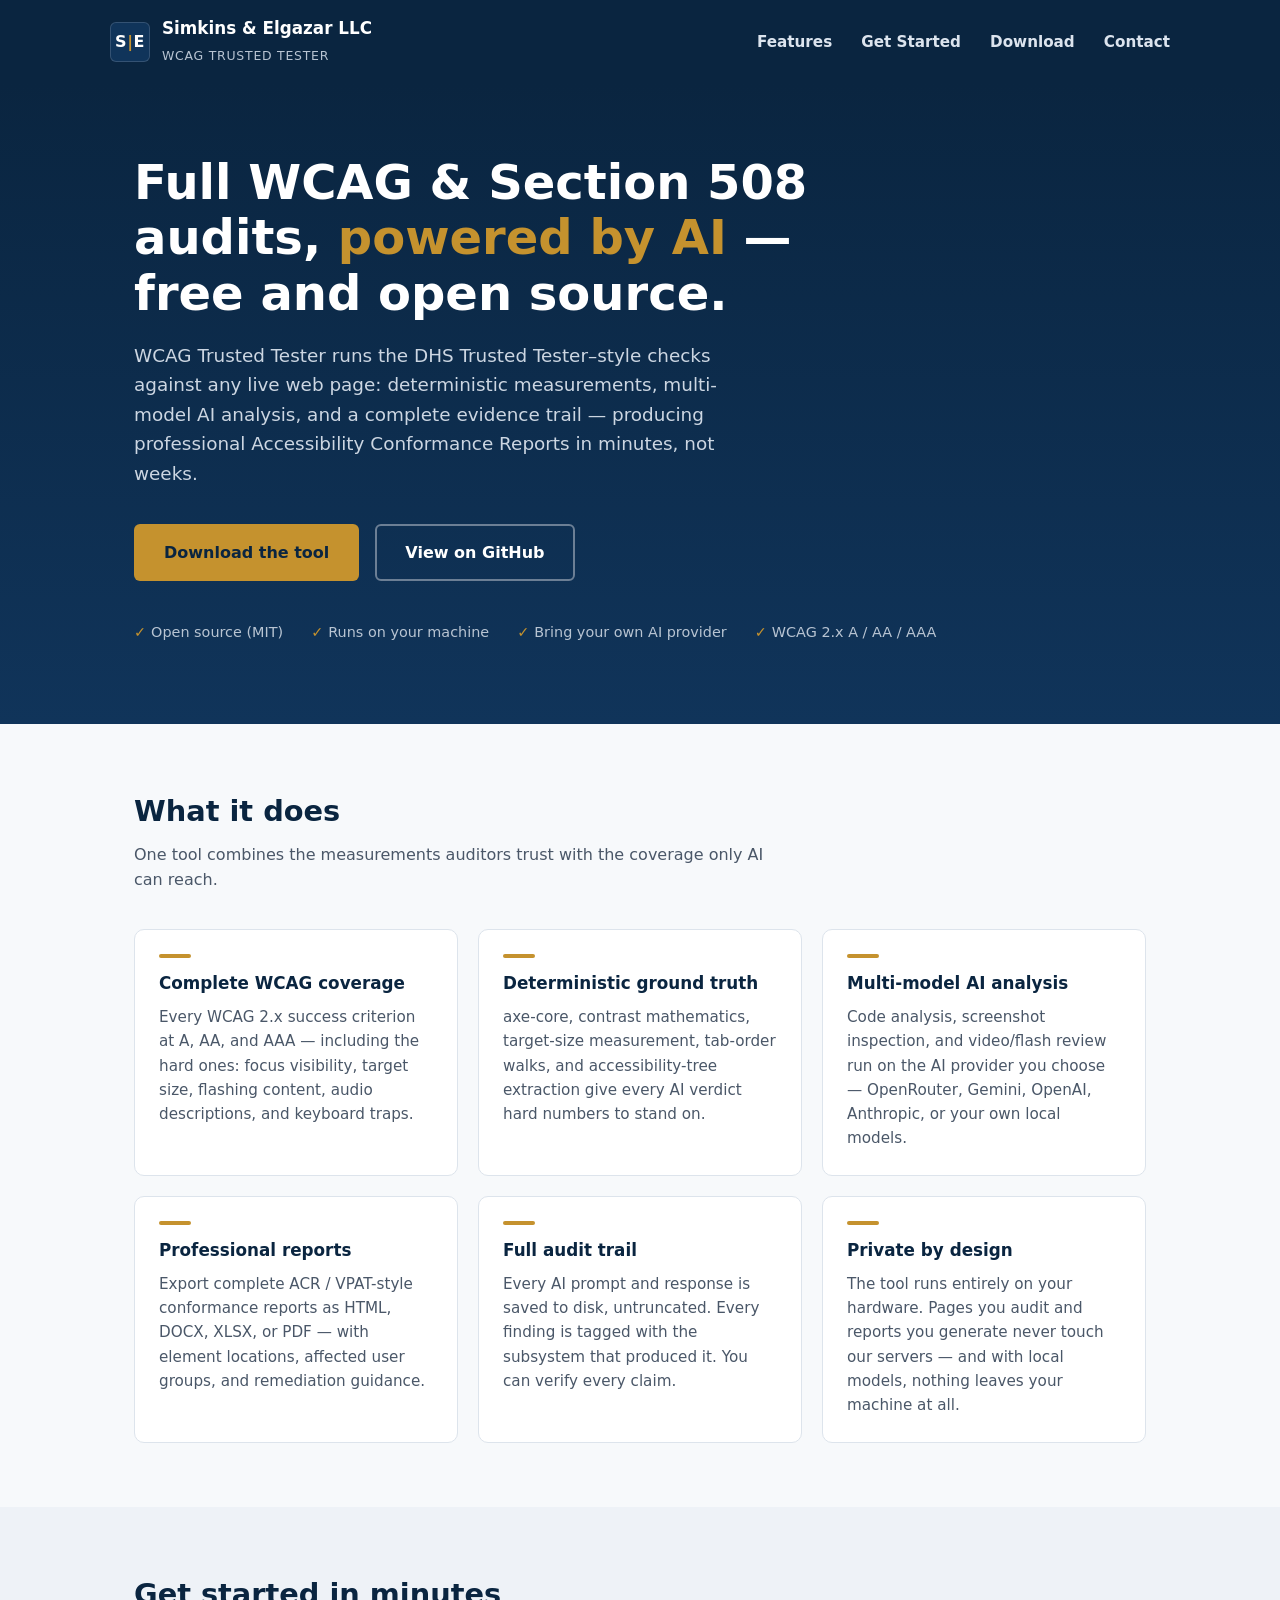
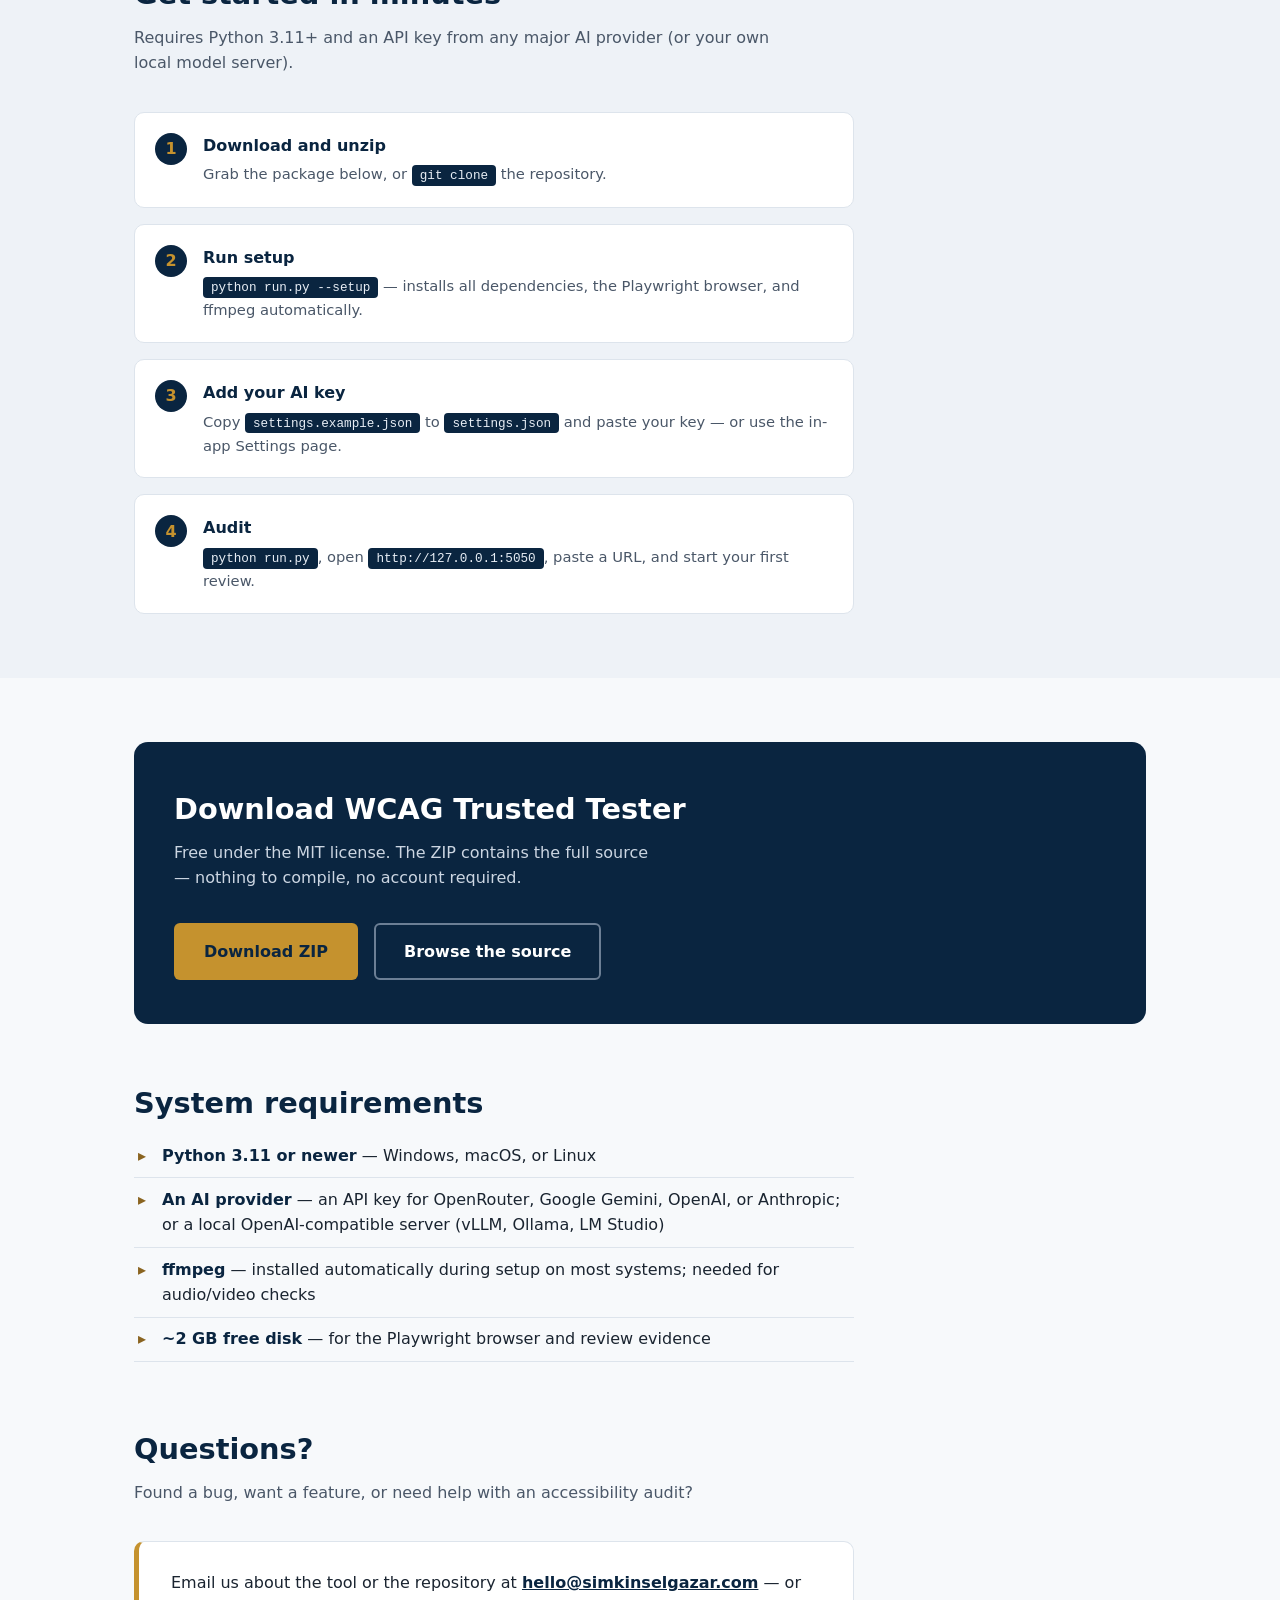
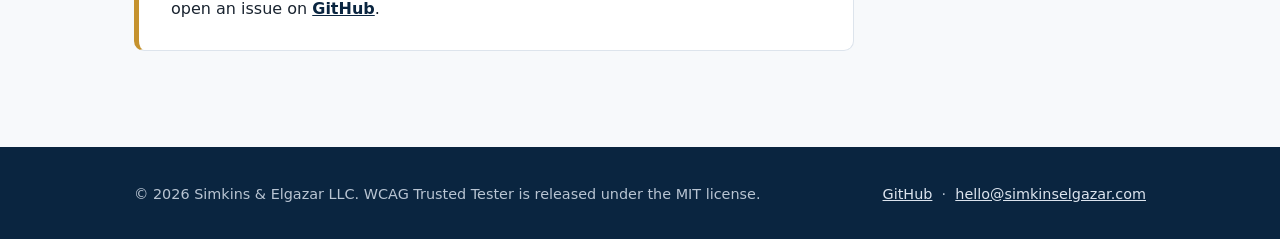
==== site/index.html @ a9136377 "Add branded static landing site for Amplify; fix key-in-URL leak - site/ + amplify.yml: Simkins & El" ====
<!DOCTYPE html>
<html lang="en">
<head>
<meta charset="utf-8">
<meta name="viewport" content="width=device-width, initial-scale=1">
<meta name="description" content="WCAG Trusted Tester by Simkins & Elgazar LLC — a free, open-source, AI-powered accessibility auditing tool. Run full WCAG 2.x / Section 508 audits on your own machine.">
<title>WCAG Trusted Tester — Simkins &amp; Elgazar LLC</title>
<link rel="icon" type="image/svg+xml" href="favicon.svg">
<style>
  :root {
    --navy: #0A2540;
    --navy-2: #10345A;
    --gold: #C5922E;
    --gold-dark: #8A6420;
    --ink: #1a2430;
    --muted: #4a5768;
    --bg: #f7f9fb;
    --card: #ffffff;
    --border: #dde4ec;
  }
  * { margin: 0; padding: 0; box-sizing: border-box; }
  html { scroll-behavior: smooth; }
  body {
    font-family: Inter, system-ui, -apple-system, "Segoe UI", Roboto, sans-serif;
    color: var(--ink);
    background: var(--bg);
    line-height: 1.6;
  }
  .skip-link {
    position: absolute; left: -9999px; top: 0;
    background: var(--gold); color: var(--navy); font-weight: 700;
    padding: .75rem 1.25rem; border-radius: 0 0 6px 0; z-index: 100;
  }
  .skip-link:focus { left: 0; }
  a:focus-visible, button:focus-visible {
    outline: 3px solid var(--gold); outline-offset: 3px; border-radius: 2px;
  }
  .container { max-width: 1060px; margin: 0 auto; padding: 0 1.5rem; }

  /* Header */
  header.site-header { background: var(--navy); color: #fff; }
  .header-inner {
    display: flex; align-items: center; justify-content: space-between;
    padding: 1rem 0; gap: 1rem; flex-wrap: wrap;
  }
  .brand { display: flex; align-items: center; gap: .75rem; text-decoration: none; color: #fff; }
  .brand-mark {
    width: 40px; height: 40px; border-radius: 6px; background: var(--navy-2);
    border: 1px solid rgba(255,255,255,.15);
    display: flex; align-items: center; justify-content: center;
    font-weight: 800; font-size: 1rem; letter-spacing: .5px;
  }
  .brand-mark .g { color: var(--gold); }
  .brand-name { font-weight: 700; font-size: 1.05rem; line-height: 1.2; }
  .brand-sub { font-size: .78rem; color: #b8c4d2; letter-spacing: .06em; text-transform: uppercase; }
  nav.top-nav a {
    color: #dce4ee; text-decoration: none; font-size: .95rem; font-weight: 600;
    margin-left: 1.5rem;
  }
  nav.top-nav a:hover { color: var(--gold); text-decoration: underline; }

  /* Hero */
  .hero { background: linear-gradient(180deg, var(--navy) 0%, var(--navy-2) 100%); color: #fff; padding: 4.5rem 0 5rem; }
  .hero h1 { font-size: clamp(1.9rem, 4.5vw, 3rem); line-height: 1.15; max-width: 720px; }
  .hero h1 .accent { color: var(--gold); }
  .hero p.lead { margin-top: 1.25rem; font-size: 1.15rem; color: #ccd6e2; max-width: 640px; }
  .hero-cta { margin-top: 2.25rem; display: flex; gap: 1rem; flex-wrap: wrap; }
  .btn {
    display: inline-block; padding: .85rem 1.75rem; border-radius: 6px;
    font-weight: 700; font-size: 1rem; text-decoration: none; border: 2px solid transparent;
  }
  .btn-gold { background: var(--gold); color: var(--navy); }
  .btn-gold:hover { background: #d6a53f; }
  .btn-outline { border-color: #6c7f95; color: #fff; }
  .btn-outline:hover { border-color: var(--gold); color: var(--gold); }
  .hero-badges { margin-top: 2.5rem; display: flex; gap: 1.75rem; flex-wrap: wrap; font-size: .9rem; color: #b8c4d2; }
  .hero-badges span::before { content: "✓ "; color: var(--gold); font-weight: 700; }

  /* Sections */
  section { padding: 4rem 0; }
  section h2 { font-size: 1.8rem; color: var(--navy); margin-bottom: .5rem; }
  .section-sub { color: var(--muted); max-width: 640px; margin-bottom: 2.25rem; }

  .feature-grid { display: grid; grid-template-columns: repeat(auto-fit, minmax(280px, 1fr)); gap: 1.25rem; }
  .feature {
    background: var(--card); border: 1px solid var(--border); border-radius: 10px;
    padding: 1.5rem;
  }
  .feature h3 { font-size: 1.05rem; color: var(--navy); margin-bottom: .5rem; }
  .feature h3::before { content: ""; display: block; width: 32px; height: 4px; background: var(--gold); border-radius: 2px; margin-bottom: .75rem; }
  .feature p { font-size: .95rem; color: var(--muted); }

  /* Steps */
  .steps { counter-reset: step; display: grid; gap: 1rem; max-width: 720px; }
  .step {
    background: var(--card); border: 1px solid var(--border); border-radius: 10px;
    padding: 1.25rem 1.5rem 1.25rem 4.25rem; position: relative;
  }
  .step::before {
    counter-increment: step; content: counter(step);
    position: absolute; left: 1.25rem; top: 1.25rem;
    width: 2rem; height: 2rem; border-radius: 50%;
    background: var(--navy); color: var(--gold); font-weight: 800;
    display: flex; align-items: center; justify-content: center;
  }
  .step h3 { font-size: 1rem; color: var(--navy); }
  .step p { font-size: .92rem; color: var(--muted); margin-top: .25rem; }
  .step code {
    background: var(--navy); color: #e8eef5; padding: .18rem .5rem; border-radius: 4px;
    font-size: .86em; font-family: ui-monospace, "Cascadia Code", Consolas, monospace;
  }

  /* Download band */
  .download-band { background: var(--navy); color: #fff; border-radius: 14px; padding: 2.75rem 2.5rem; display: flex; align-items: center; justify-content: space-between; gap: 2rem; flex-wrap: wrap; }
  .download-band h2 { color: #fff; }
  .download-band p { color: #ccd6e2; max-width: 480px; margin-top: .4rem; }
  .download-actions { display: flex; gap: 1rem; flex-wrap: wrap; }

  /* Requirements */
  ul.req { list-style: none; max-width: 720px; }
  ul.req li { padding: .55rem 0 .55rem 1.75rem; position: relative; border-bottom: 1px solid var(--border); color: var(--ink); }
  ul.req li::before { content: "▸"; position: absolute; left: .25rem; color: var(--gold-dark); font-weight: 700; }
  ul.req li strong { color: var(--navy); }

  /* Contact */
  .contact-card {
    background: var(--card); border: 1px solid var(--border); border-left: 5px solid var(--gold);
    border-radius: 10px; padding: 1.75rem 2rem; max-width: 720px;
  }
  .contact-card a { color: var(--navy); font-weight: 700; }
  .contact-card a:hover { color: var(--gold-dark); }

  footer.site-footer { background: var(--navy); color: #b8c4d2; padding: 2.25rem 0; margin-top: 2rem; font-size: .9rem; }
  .footer-inner { display: flex; justify-content: space-between; gap: 1rem; flex-wrap: wrap; align-items: center; }
  footer a { color: #dce4ee; }
  footer a:hover { color: var(--gold); }

  @media (max-width: 640px) {
    nav.top-nav a { margin-left: 1rem; }
    .download-band { padding: 2rem 1.5rem; }
  }
</style>
</head>
<body>
<a class="skip-link" href="#main">Skip to main content</a>

<header class="site-header">
  <div class="container header-inner">
    <a class="brand" href="#top" aria-label="Simkins and Elgazar LLC — home">
      <span class="brand-mark" aria-hidden="true">S<span class="g">|</span>E</span>
      <span>
        <span class="brand-name">Simkins &amp; Elgazar LLC</span><br>
        <span class="brand-sub">WCAG Trusted Tester</span>
      </span>
    </a>
    <nav class="top-nav" aria-label="Main">
      <a href="#features">Features</a>
      <a href="#get-started">Get Started</a>
      <a href="#download">Download</a>
      <a href="#contact">Contact</a>
    </nav>
  </div>
</header>

<main id="main">
  <div class="hero" id="top">
    <div class="container">
      <h1>Full WCAG &amp; Section 508 audits, <span class="accent">powered by AI</span> — free and open source.</h1>
      <p class="lead">
        WCAG Trusted Tester runs the DHS Trusted Tester–style checks against any live web page:
        deterministic measurements, multi-model AI analysis, and a complete evidence trail —
        producing professional Accessibility Conformance Reports in minutes, not weeks.
      </p>
      <div class="hero-cta">
        <a class="btn btn-gold" href="#download">Download the tool</a>
        <a class="btn btn-outline" href="https://github.com/YOUR-GITHUB-USERNAME/wcag-tester">View on GitHub</a>
      </div>
      <div class="hero-badges">
        <span>Open source (MIT)</span>
        <span>Runs on your machine</span>
        <span>Bring your own AI provider</span>
        <span>WCAG 2.x A / AA / AAA</span>
      </div>
    </div>
  </div>

  <section id="features">
    <div class="container">
      <h2>What it does</h2>
      <p class="section-sub">
        One tool combines the measurements auditors trust with the coverage only AI can reach.
      </p>
      <div class="feature-grid">
        <div class="feature">
          <h3>Complete WCAG coverage</h3>
          <p>Every WCAG 2.x success criterion at A, AA, and AAA — including the hard ones: focus visibility, target size, flashing content, audio descriptions, and keyboard traps.</p>
        </div>
        <div class="feature">
          <h3>Deterministic ground truth</h3>
          <p>axe-core, contrast mathematics, target-size measurement, tab-order walks, and accessibility-tree extraction give every AI verdict hard numbers to stand on.</p>
        </div>
        <div class="feature">
          <h3>Multi-model AI analysis</h3>
          <p>Code analysis, screenshot inspection, and video/flash review run on the AI provider you choose — OpenRouter, Gemini, OpenAI, Anthropic, or your own local models.</p>
        </div>
        <div class="feature">
          <h3>Professional reports</h3>
          <p>Export complete ACR / VPAT-style conformance reports as HTML, DOCX, XLSX, or PDF — with element locations, affected user groups, and remediation guidance.</p>
        </div>
        <div class="feature">
          <h3>Full audit trail</h3>
          <p>Every AI prompt and response is saved to disk, untruncated. Every finding is tagged with the subsystem that produced it. You can verify every claim.</p>
        </div>
        <div class="feature">
          <h3>Private by design</h3>
          <p>The tool runs entirely on your hardware. Pages you audit and reports you generate never touch our servers — and with local models, nothing leaves your machine at all.</p>
        </div>
      </div>
    </div>
  </section>

  <section id="get-started" style="background:#eef2f7;">
    <div class="container">
      <h2>Get started in minutes</h2>
      <p class="section-sub">Requires Python 3.11+ and an API key from any major AI provider (or your own local model server).</p>
      <div class="steps">
        <div class="step">
          <h3>Download and unzip</h3>
          <p>Grab the package below, or <code>git clone</code> the repository.</p>
        </div>
        <div class="step">
          <h3>Run setup</h3>
          <p><code>python run.py --setup</code> — installs all dependencies, the Playwright browser, and ffmpeg automatically.</p>
        </div>
        <div class="step">
          <h3>Add your AI key</h3>
          <p>Copy <code>settings.example.json</code> to <code>settings.json</code> and paste your key — or use the in-app Settings page.</p>
        </div>
        <div class="step">
          <h3>Audit</h3>
          <p><code>python run.py</code>, open <code>http://127.0.0.1:5050</code>, paste a URL, and start your first review.</p>
        </div>
      </div>
    </div>
  </section>

  <section id="download">
    <div class="container">
      <div class="download-band">
        <div>
          <h2>Download WCAG Trusted Tester</h2>
          <p>Free under the MIT license. The ZIP contains the full source — nothing to compile, no account required.</p>
        </div>
        <div class="download-actions">
          <a class="btn btn-gold" href="https://github.com/YOUR-GITHUB-USERNAME/wcag-tester/archive/refs/heads/main.zip">Download ZIP</a>
          <a class="btn btn-outline" href="https://github.com/YOUR-GITHUB-USERNAME/wcag-tester">Browse the source</a>
        </div>
      </div>

      <h2 style="margin-top:3.5rem;">System requirements</h2>
      <ul class="req">
        <li><strong>Python 3.11 or newer</strong> — Windows, macOS, or Linux</li>
        <li><strong>An AI provider</strong> — an API key for OpenRouter, Google Gemini, OpenAI, or Anthropic; or a local OpenAI-compatible server (vLLM, Ollama, LM&nbsp;Studio)</li>
        <li><strong>ffmpeg</strong> — installed automatically during setup on most systems; needed for audio/video checks</li>
        <li><strong>~2&nbsp;GB free disk</strong> — for the Playwright browser and review evidence</li>
      </ul>
    </div>
  </section>

  <section id="contact" style="padding-top:0;">
    <div class="container">
      <h2>Questions?</h2>
      <p class="section-sub">Found a bug, want a feature, or need help with an accessibility audit?</p>
      <div class="contact-card">
        <p>Email us about the tool or the repository at
          <a href="mailto:hello@simkinselgazar.com">hello@simkinselgazar.com</a> —
          or open an issue on <a href="https://github.com/YOUR-GITHUB-USERNAME/wcag-tester/issues">GitHub</a>.
        </p>
      </div>
    </div>
  </section>
</main>

<footer class="site-footer">
  <div class="container footer-inner">
    <span>&copy; 2026 Simkins &amp; Elgazar LLC. WCAG Trusted Tester is released under the MIT license.</span>
    <span>
      <a href="https://github.com/YOUR-GITHUB-USERNAME/wcag-tester">GitHub</a> &nbsp;·&nbsp;
      <a href="mailto:hello@simkinselgazar.com">hello@simkinselgazar.com</a>
    </span>
  </div>
</footer>
</body>
</html>
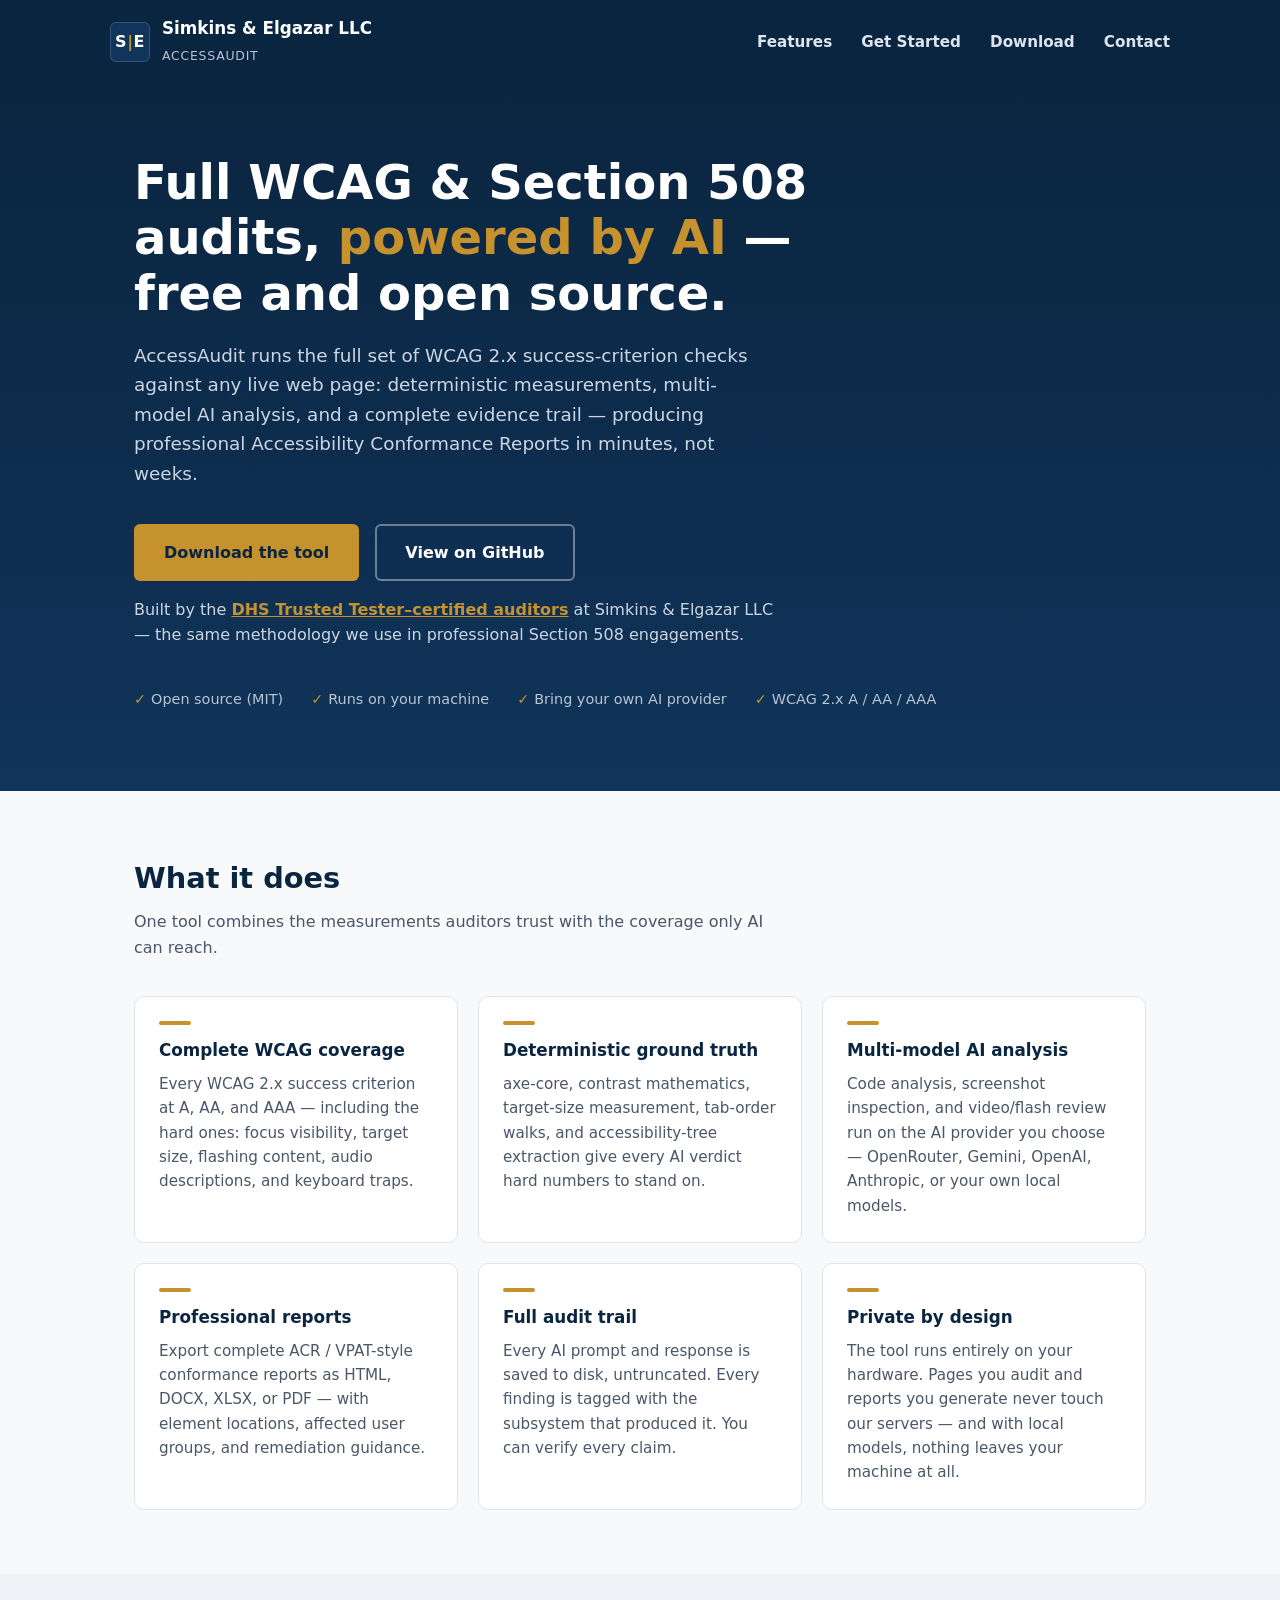
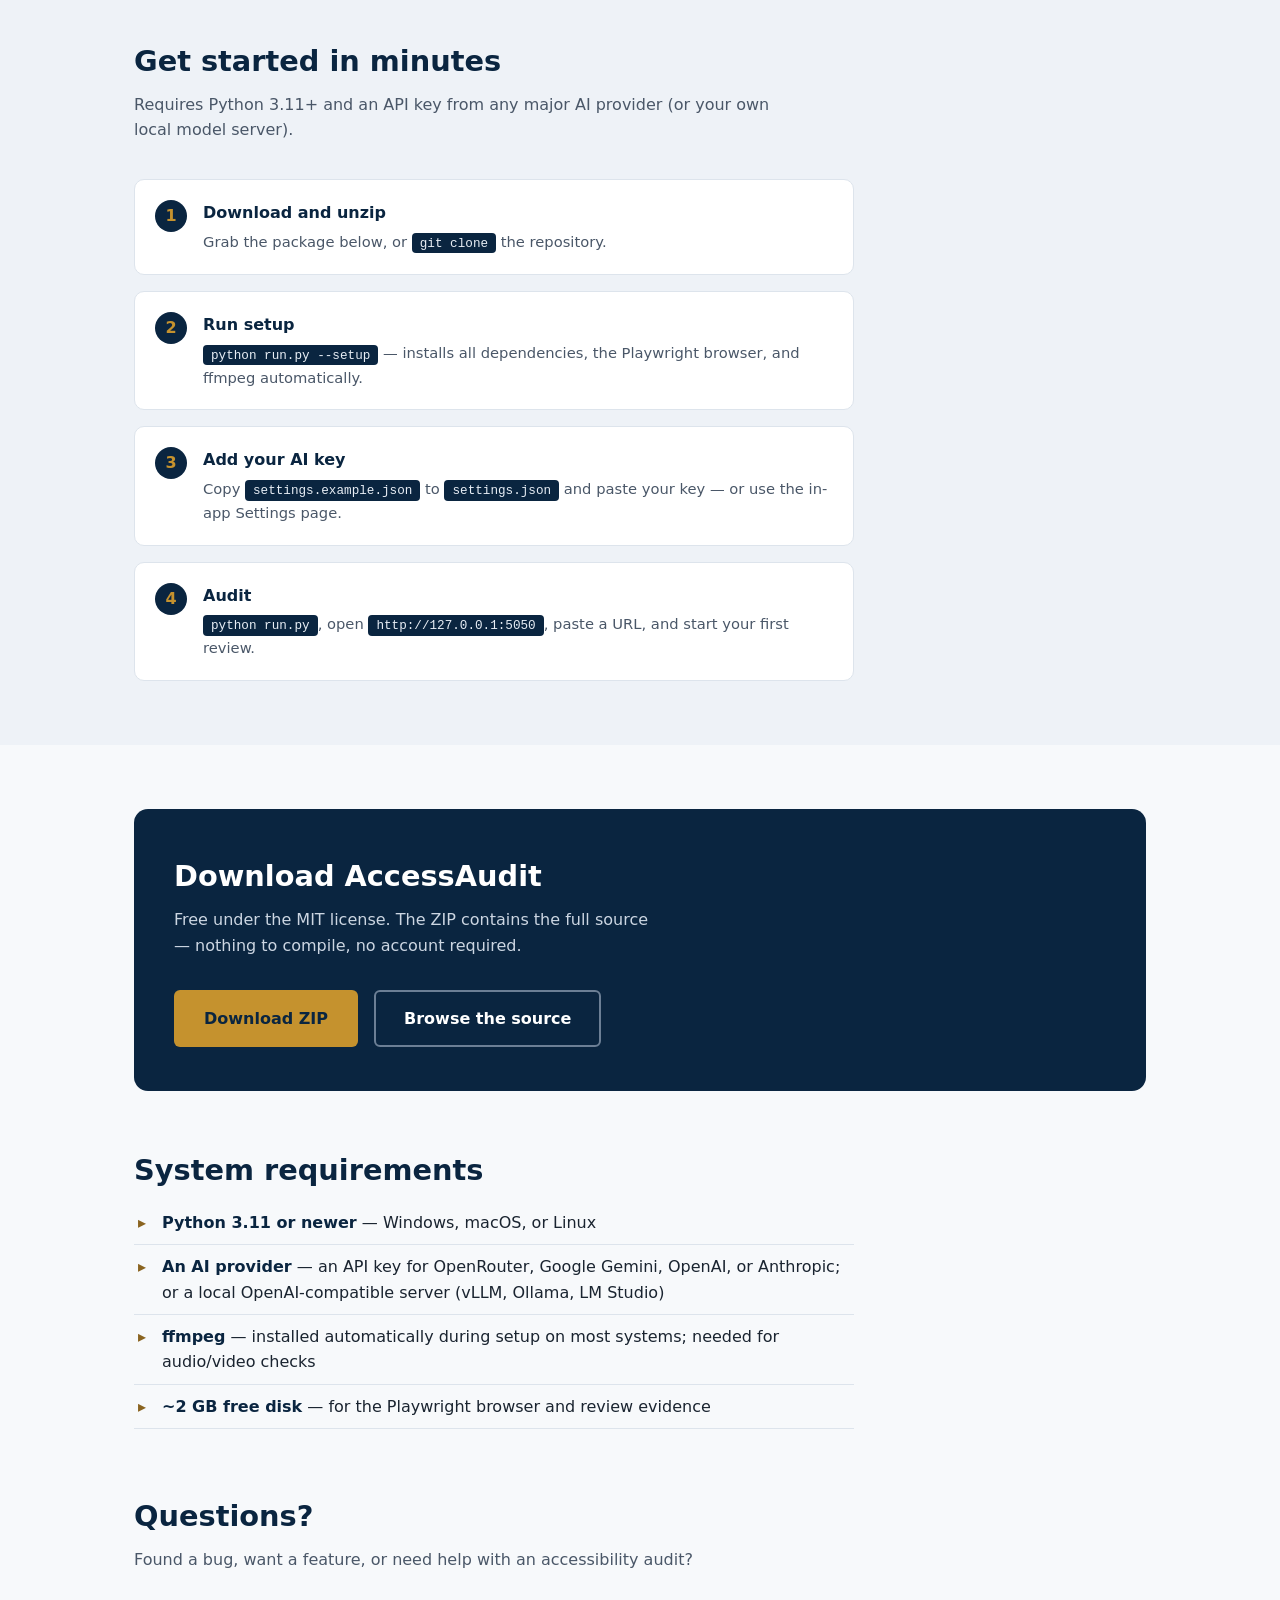
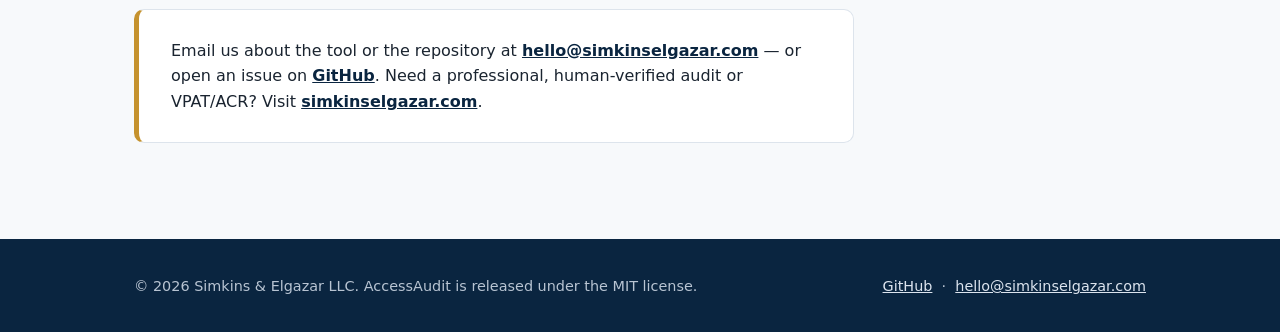
==== commit 21a5d5a1: "Rename to AccessAudit; add recommended models; brand landing page - Product renamed WCAG Trusted Tes" ====
--- a/site/index.html
+++ b/site/index.html
@@ -3,8 +3,8 @@
 <head>
 <meta charset="utf-8">
 <meta name="viewport" content="width=device-width, initial-scale=1">
-<meta name="description" content="WCAG Trusted Tester by Simkins & Elgazar LLC — a free, open-source, AI-powered accessibility auditing tool. Run full WCAG 2.x / Section 508 audits on your own machine.">
-<title>WCAG Trusted Tester — Simkins &amp; Elgazar LLC</title>
+<meta name="description" content="AccessAudit by Simkins & Elgazar LLC — a free, open-source, AI-powered accessibility auditing tool built by DHS Trusted Tester–certified auditors. Run full WCAG 2.x / Section 508 audits on your own machine.">
+<title>AccessAudit — Simkins &amp; Elgazar LLC</title>
 <link rel="icon" type="image/svg+xml" href="favicon.svg">
 <style>
   :root {
@@ -150,7 +150,7 @@
       <span class="brand-mark" aria-hidden="true">S<span class="g">|</span>E</span>
       <span>
         <span class="brand-name">Simkins &amp; Elgazar LLC</span><br>
-        <span class="brand-sub">WCAG Trusted Tester</span>
+        <span class="brand-sub">AccessAudit</span>
       </span>
     </a>
     <nav class="top-nav" aria-label="Main">
@@ -167,14 +167,18 @@
     <div class="container">
       <h1>Full WCAG &amp; Section 508 audits, <span class="accent">powered by AI</span> — free and open source.</h1>
       <p class="lead">
-        WCAG Trusted Tester runs the DHS Trusted Tester–style checks against any live web page:
+        AccessAudit runs the full set of WCAG 2.x success-criterion checks against any live web page:
         deterministic measurements, multi-model AI analysis, and a complete evidence trail —
         producing professional Accessibility Conformance Reports in minutes, not weeks.
       </p>
       <div class="hero-cta">
         <a class="btn btn-gold" href="#download">Download the tool</a>
-        <a class="btn btn-outline" href="https://github.com/YOUR-GITHUB-USERNAME/wcag-tester">View on GitHub</a>
-      </div>
+        <a class="btn btn-outline" href="https://github.com/simkinselgazar-rgb/accessaudit">View on GitHub</a>
+      </div>
+      <p class="lead" style="margin-top:1rem;font-size:1rem;">
+        Built by the <a href="https://simkinselgazar.com" style="color:var(--gold);font-weight:700;">DHS Trusted Tester–certified auditors</a>
+        at Simkins &amp; Elgazar LLC — the same methodology we use in professional Section 508 engagements.
+      </p>
       <div class="hero-badges">
         <span>Open source (MIT)</span>
         <span>Runs on your machine</span>
@@ -248,12 +252,12 @@
     <div class="container">
       <div class="download-band">
         <div>
-          <h2>Download WCAG Trusted Tester</h2>
+          <h2>Download AccessAudit</h2>
           <p>Free under the MIT license. The ZIP contains the full source — nothing to compile, no account required.</p>
         </div>
         <div class="download-actions">
-          <a class="btn btn-gold" href="https://github.com/YOUR-GITHUB-USERNAME/wcag-tester/archive/refs/heads/main.zip">Download ZIP</a>
-          <a class="btn btn-outline" href="https://github.com/YOUR-GITHUB-USERNAME/wcag-tester">Browse the source</a>
+          <a class="btn btn-gold" href="https://github.com/simkinselgazar-rgb/accessaudit/archive/refs/heads/main.zip">Download ZIP</a>
+          <a class="btn btn-outline" href="https://github.com/simkinselgazar-rgb/accessaudit">Browse the source</a>
         </div>
       </div>
 
@@ -274,7 +278,9 @@
       <div class="contact-card">
         <p>Email us about the tool or the repository at
           <a href="mailto:hello@simkinselgazar.com">hello@simkinselgazar.com</a> —
-          or open an issue on <a href="https://github.com/YOUR-GITHUB-USERNAME/wcag-tester/issues">GitHub</a>.
+          or open an issue on <a href="https://github.com/simkinselgazar-rgb/accessaudit/issues">GitHub</a>.
+          Need a professional, human-verified audit or VPAT/ACR? Visit
+          <a href="https://simkinselgazar.com">simkinselgazar.com</a>.
         </p>
       </div>
     </div>
@@ -283,9 +289,9 @@
 
 <footer class="site-footer">
   <div class="container footer-inner">
-    <span>&copy; 2026 Simkins &amp; Elgazar LLC. WCAG Trusted Tester is released under the MIT license.</span>
+    <span>&copy; 2026 Simkins &amp; Elgazar LLC. AccessAudit is released under the MIT license.</span>
     <span>
-      <a href="https://github.com/YOUR-GITHUB-USERNAME/wcag-tester">GitHub</a> &nbsp;·&nbsp;
+      <a href="https://github.com/simkinselgazar-rgb/accessaudit">GitHub</a> &nbsp;·&nbsp;
       <a href="mailto:hello@simkinselgazar.com">hello@simkinselgazar.com</a>
     </span>
   </div>
